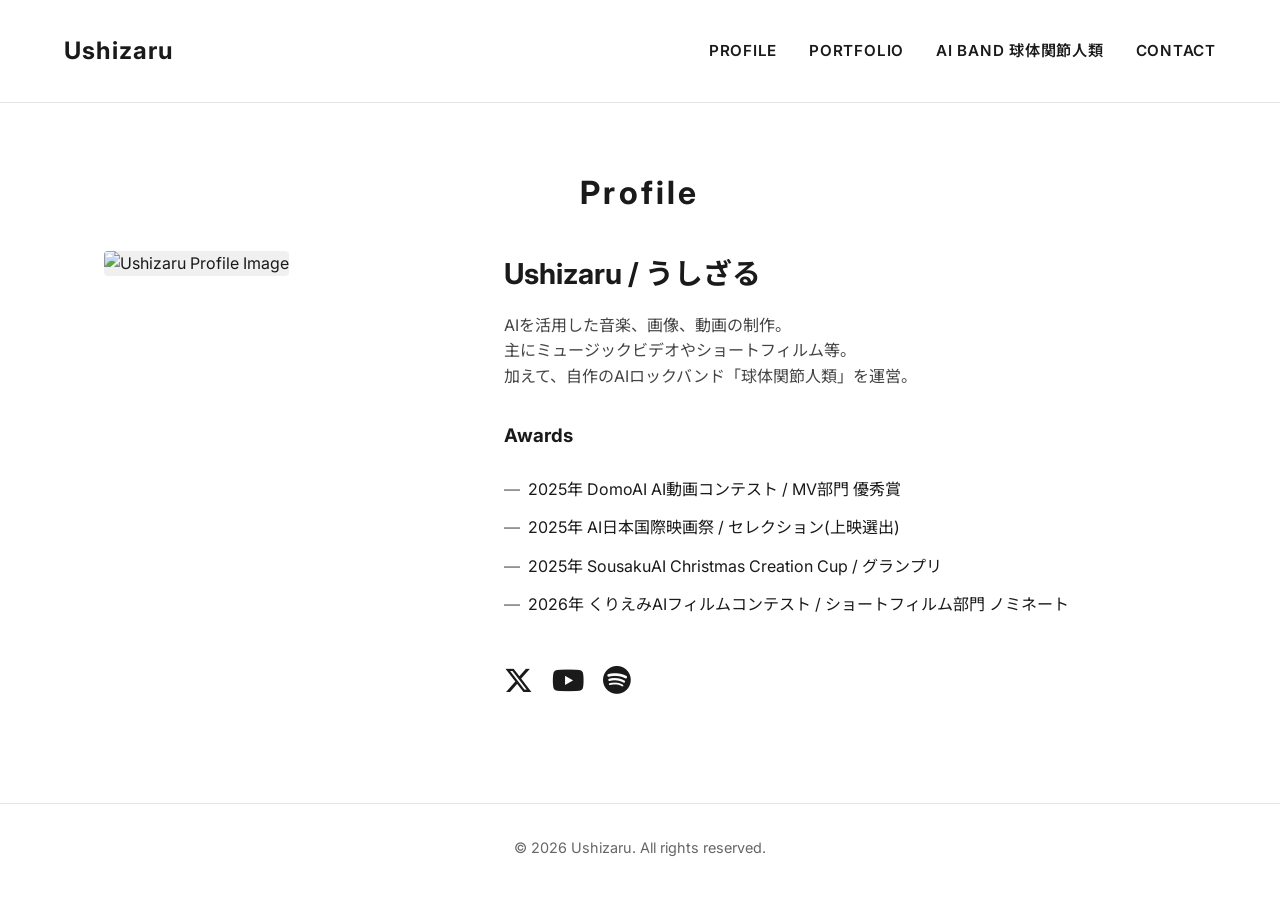
==== index.html @ 31176bd6 "Add files via upload" ====
<!DOCTYPE html>
<html lang="ja">

<head>
    <meta charset="UTF-8">
    <meta name="viewport" content="width=device-width, initial-scale=1.0">
    <title>Ushizaru | Profile</title>
    <link rel="stylesheet" href="css/style.css">
    <!-- FontAwesome for icons -->
    <link rel="stylesheet" href="https://cdnjs.cloudflare.com/ajax/libs/font-awesome/6.5.2/css/all.min.css">
</head>

<body>
    <header>
        <div class="logo">
            <a href="index.html">Ushizaru</a>
        </div>
        <div class="hamburger">
            <span></span>
            <span></span>
            <span></span>
        </div>
        <nav>
            <ul class="nav-menu">
                <li><a href="index.html">Profile</a></li>
                <li><a href="works.html">Portfolio</a></li>
                <li><a href="band.html">AI BAND 球体関節人類</a></li>
                <li><a href="contact.html">Contact</a></li>
            </ul>
        </nav>
    </header>

    <main>
        <h1 class="section-title">Profile</h1>

        <section class="profile-section">
            <div class="profile-image">
                <!-- プロフィール画像のパスをここに入れてね (例: src="img/profile.jpg") -->
                <img src="img/profile.jpg" alt="Ushizaru Profile Image">
            </div>

            <div class="profile-info">
                <h2 class="profile-name">Ushizaru / うしざる</h2>
                <div class="profile-bio">
                    <p>AIを活用した音楽、画像、動画の制作。</p>
                    <p>主にミュージックビデオやショートフィルム等。</p>
                    <p>加えて、自作のAIロックバンド「球体関節人類」を運営。</p>
                </div>

                <h3>Awards</h3>
                <br>
                <ul class="achievement-list">
                    <li>2025年 DomoAI AI動画コンテスト / MV部門 優秀賞</li>
                    <li>2025年 AI日本国際映画祭 / セレクション(上映選出)</li>
                    <li>2025年 SousakuAI Christmas Creation Cup / グランプリ</li>
                    <li>2026年 くりえみAIフィルムコンテスト / ショートフィルム部門 ノミネート</li><!-- 実績をここに追加していってね -->
                </ul>
                
                <div class="sns-icons" style="margin-top: 2.5rem; display: flex; gap: 1.2rem; font-size: 1.8rem;">
                    <a href="https://x.com/Ushizaru_LAB" target="_blank" aria-label="X (Twitter)"><i class="fa-brands fa-x-twitter"></i></a>
                    <a href="https://www.youtube.com/@Ushizaru-il2sw" target="_blank" aria-label="YouTube"><i class="fa-brands fa-youtube"></i></a>
                    <a href="https://open.spotify.com/intl-ja/artist/2ifVx0sPyt5TJjevCij7D5" target="_blank" aria-label="Spotify"><i class="fa-brands fa-spotify"></i></a>
                </div>
            </div>
        </section>
    </main>

    <footer>
        <p>&copy; 2026 Ushizaru. All rights reserved.</p>
    </footer>

    <script src="js/main.js"></script>
</body>

</html>
---- css/style.css ----
@import url('https://fonts.googleapis.com/css2?family=Inter:wght@400;600&family=Noto+Sans+JP:wght@400;700&display=swap');

:root {
  --bg-color: #ffffff;
  --text-color: #1a1a1a;
  --accent-color: #000000;
  --border-color: #e5e5e5;
  --hover-color: #666666;
}

* {
  margin: 0;
  padding: 0;
  box-sizing: border-box;
}

body {
  font-family: 'Inter', 'Noto Sans JP', sans-serif;
  background-color: var(--bg-color);
  color: var(--text-color);
  line-height: 1.6;
  font-size: 16px;
}

a {
  color: var(--text-color);
  text-decoration: none;
  transition: color 0.3s ease;
}

a:hover {
  color: var(--hover-color);
}

/* Header & Navigation */
header {
  padding: 2rem 5%;
  display: flex;
  justify-content: space-between;
  align-items: center;
  border-bottom: 1px solid var(--border-color);
  background-color: var(--bg-color);
  position: sticky;
  top: 0;
  z-index: 100;
}

.logo a {
  font-size: 1.5rem;
  font-weight: 700;
  letter-spacing: 0.05em;
}

.nav-menu {
  display: flex;
  list-style: none;
  gap: 2rem;
}

.nav-menu li a {
  font-weight: 600;
  font-size: 0.95rem;
  text-transform: uppercase;
  letter-spacing: 0.05em;
}

/* Hamburger Menu (Mobile) */
.hamburger {
  display: none;
  cursor: pointer;
  flex-direction: column;
  gap: 5px;
}

.hamburger span {
  display: block;
  width: 25px;
  height: 2px;
  background-color: var(--text-color);
  transition: all 0.3s ease;
}

/* Main Content */
main {
  padding: 4rem 5%;
  max-width: 1200px;
  margin: 0 auto;
  min-height: calc(100vh - 200px);
}

.section-title {
  font-size: 2rem;
  margin-bottom: 2rem;
  text-align: center;
  font-weight: 700;
  letter-spacing: 0.1em;
}

/* Profile Section */
.profile-section {
  display: flex;
  gap: 4rem;
  align-items: flex-start;
  margin-top: 2rem;
}

.profile-image {
  flex: 1;
  max-width: 400px;
}

.profile-image img {
  width: 100%;
  height: auto;
  aspect-ratio: 1/1;
  object-fit: cover;
  background-color: #f0f0f0;
  border-radius: 4px;
}

.profile-info {
  flex: 2;
}

.profile-name {
  font-size: 1.8rem;
  margin-bottom: 1rem;
}

.profile-bio {
  margin-bottom: 2rem;
  color: #444;
}

.achievement-list {
  list-style: none;
}

.achievement-list li {
  margin-bottom: 0.8rem;
  padding-left: 1.5rem;
  position: relative;
}

.achievement-list li::before {
  content: "—";
  position: absolute;
  left: 0;
  color: var(--hover-color);
}

/* Works Gallery */
.works-grid {
  display: grid;
  grid-template-columns: repeat(auto-fill, minmax(300px, 1fr));
  gap: 2rem;
  margin-top: 2rem;
}

.work-item {
  border: 1px solid var(--border-color);
  padding: 1rem;
  border-radius: 4px;
  transition: transform 0.3s ease;
}

.work-item:hover {
  transform: translateY(-5px);
}

.work-placeholder {
  width: 100%;
  aspect-ratio: 16/9;
  background-color: #f0f0f0;
  display: flex;
  align-items: center;
  justify-content: center;
  color: #999;
  margin-bottom: 1rem;
  border-radius: 2px;
}

.work-title {
  font-size: 1.2rem;
  margin-bottom: 0.5rem;
}

.work-desc {
  font-size: 0.9rem;
  color: #666;
}

/* Band Section */
.band-hero {
  text-align: center;
  margin-bottom: 4rem;
}

.band-image {
  width: 100%;
  max-width: 800px;
  aspect-ratio: 21/9;
  background-color: #f0f0f0;
  margin: 0 auto 2rem;
  display: flex;
  align-items: center;
  justify-content: center;
  color: #999;
  border-radius: 4px;
}

.band-concept {
  max-width: 800px;
  margin: 0 auto 3rem;
  text-align: center;
}

/* Contact Form */
.contact-container {
  max-width: 600px;
  margin: 0 auto;
}

.sns-links {
  display: flex;
  justify-content: center;
  gap: 1.5rem;
  margin-bottom: 3rem;
}

.sns-links a {
  font-size: 1.1rem;
  padding: 0.5rem 1rem;
  border: 1px solid var(--border-color);
  border-radius: 4px;
}

.sns-links a:hover {
  background-color: var(--accent-color);
  color: var(--bg-color);
}

.form-group {
  margin-bottom: 1.5rem;
}

.form-group label {
  display: block;
  margin-bottom: 0.5rem;
  font-weight: 600;
}

.form-group input,
.form-group textarea {
  width: 100%;
  padding: 0.8rem;
  border: 1px solid var(--border-color);
  border-radius: 4px;
  font-family: inherit;
  font-size: 1rem;
}

.form-group textarea {
  resize: vertical;
  min-height: 150px;
}

.submit-btn {
  background-color: var(--accent-color);
  color: var(--bg-color);
  border: none;
  padding: 1rem 2rem;
  font-size: 1rem;
  font-weight: 600;
  cursor: pointer;
  border-radius: 4px;
  width: 100%;
  transition: background-color 0.3s ease;
}

.submit-btn:hover {
  background-color: var(--hover-color);
}

/* YouTube Thumbnail & Modal */
.youtube-thumbnail {
  position: relative;
  width: 100%;
  padding-top: 56.25%; /* 16:9 Aspect Ratio */
  background-color: #000;
  cursor: pointer;
  border-radius: 4px;
  overflow: hidden;
  margin-bottom: 1rem;
}

.youtube-thumbnail img {
  position: absolute;
  top: 0;
  left: 0;
  width: 100%;
  height: 100%;
  object-fit: cover;
  opacity: 0.7;
  transition: opacity 0.3s ease;
}

.youtube-thumbnail:hover img {
  opacity: 1;
}

/* Play Icon Overlay */
.youtube-thumbnail::after {
  content: '\f144'; /* FontAwesome play-circle icon */
  font-family: 'Font Awesome 6 Free';
  font-weight: 900;
  position: absolute;
  top: 50%;
  left: 50%;
  transform: translate(-50%, -50%);
  font-size: 4rem;
  color: rgba(255, 255, 255, 0.9);
  transition: color 0.3s ease;
  pointer-events: none; /* Prevents icon from blocking clicks */
}

.youtube-thumbnail:hover::after {
  color: #ff0000; /* YouTube Red on hover */
}

/* Video Modal */
.video-modal {
  display: none; /* Hidden by default */
  position: fixed;
  top: 0;
  left: 0;
  width: 100vw;
  height: 100vh;
  background-color: rgba(0, 0, 0, 0.9); /* Dark background */
  z-index: 1000;
  justify-content: center;
  align-items: center;
}

.video-modal.active {
  display: flex; /* Show when active */
}

.video-modal-content {
  position: relative;
  width: 90%;
  max-width: 1000px;
  aspect-ratio: 16/9;
  background-color: #000;
  border-radius: 8px;
  box-shadow: 0 10px 30px rgba(0,0,0,0.5);
}

.video-modal-content iframe {
  width: 100%;
  height: 100%;
  border-radius: 8px;
}

.video-modal-close {
  position: absolute;
  top: -40px;
  right: 0;
  color: #fff;
  font-size: 2rem;
  cursor: pointer;
  background: none;
  border: none;
}

.video-modal-close:hover {
  color: #ccc;
}

/* Footer */
footer {
  text-align: center;
  padding: 2rem;
  border-top: 1px solid var(--border-color);
  font-size: 0.9rem;
  color: #666;
}

/* Responsive Design */
@media screen and (max-width: 768px) {
  .hamburger {
    display: flex;
  }

  .nav-menu {
    position: fixed;
    top: 0;
    right: -100%;
    width: 250px;
    height: 100vh;
    background-color: var(--bg-color);
    flex-direction: column;
    padding: 80px 2rem 2rem;
    border-left: 1px solid var(--border-color);
    transition: right 0.3s ease;
  }

  .nav-menu.active {
    right: 0;
  }

  .hamburger.active span:nth-child(1) {
    transform: translateY(7px) rotate(45deg);
  }

  .hamburger.active span:nth-child(2) {
    opacity: 0;
  }

  .hamburger.active span:nth-child(3) {
    transform: translateY(-7px) rotate(-45deg);
  }

  .profile-section {
    flex-direction: column;
    gap: 2rem;
  }
  
  .profile-image {
    max-width: 100%;
  }
}
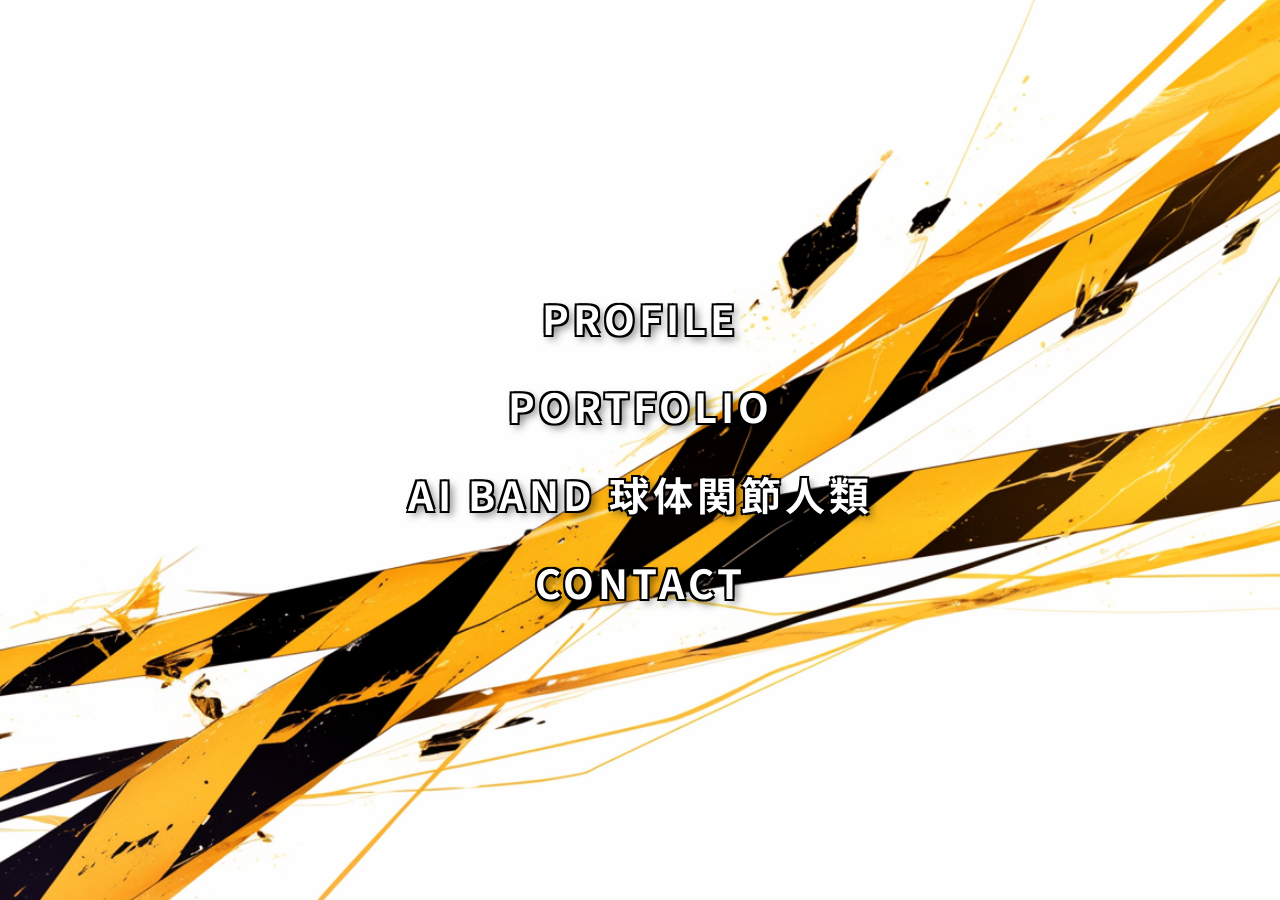
==== commit 8b1765d8: "Add files via upload" ====
--- a/index.html
+++ b/index.html
@@ -1,75 +1,62 @@
 <!DOCTYPE html>
 <html lang="ja">
-
 <head>
     <meta charset="UTF-8">
     <meta name="viewport" content="width=device-width, initial-scale=1.0">
-    <title>Ushizaru | Profile</title>
+    <title>Ushizaru | Top</title>
     <link rel="stylesheet" href="css/style.css">
-    <!-- FontAwesome for icons -->
-    <link rel="stylesheet" href="https://cdnjs.cloudflare.com/ajax/libs/font-awesome/6.5.2/css/all.min.css">
+    <style>
+        body {
+            background-image: url('img/top.png');
+            background-size: cover;
+            background-position: center;
+            background-repeat: no-repeat;
+            margin: 0;
+            padding: 0;
+            overflow: hidden;
+        }
+        .top-container {
+            display: flex;
+            flex-direction: column;
+            justify-content: center;
+            align-items: center;
+            height: 100vh;
+            gap: 1.5rem;
+        }
+        .top-link {
+            font-size: 2.5rem;
+            font-weight: bold;
+            color: #ffffff;
+            text-decoration: none;
+            letter-spacing: 0.1em;
+            transition: color 0.3s, transform 0.3s;
+            text-shadow: 
+                2px 2px 0 #000,
+                -2px 2px 0 #000,
+                2px -2px 0 #000,
+                -2px -2px 0 #000,
+                4px 4px 8px rgba(0,0,0,0.6);
+        }
+        .top-link:hover {
+            color: #ffcc00;
+            transform: scale(1.05);
+        }
+        
+        /* スマホ向けの調整 */
+        @media (max-width: 768px) {
+            .top-link {
+                font-size: 1.8rem;
+                gap: 2.5rem;
+            }
+        }
+    </style>
 </head>
-
 <body>
-    <header>
-        <div class="logo">
-            <a href="index.html">Ushizaru</a>
-        </div>
-        <div class="hamburger">
-            <span></span>
-            <span></span>
-            <span></span>
-        </div>
-        <nav>
-            <ul class="nav-menu">
-                <li><a href="index.html">Profile</a></li>
-                <li><a href="works.html">Portfolio</a></li>
-                <li><a href="band.html">AI BAND 球体関節人類</a></li>
-                <li><a href="contact.html">Contact</a></li>
-            </ul>
-        </nav>
-    </header>
-
-    <main>
-        <h1 class="section-title">Profile</h1>
-
-        <section class="profile-section">
-            <div class="profile-image">
-                <!-- プロフィール画像のパスをここに入れてね (例: src="img/profile.jpg") -->
-                <img src="img/profile.jpg" alt="Ushizaru Profile Image">
-            </div>
-
-            <div class="profile-info">
-                <h2 class="profile-name">Ushizaru / うしざる</h2>
-                <div class="profile-bio">
-                    <p>AIを活用した音楽、画像、動画の制作。</p>
-                    <p>主にミュージックビデオやショートフィルム等。</p>
-                    <p>加えて、自作のAIロックバンド「球体関節人類」を運営。</p>
-                </div>
-
-                <h3>Awards</h3>
-                <br>
-                <ul class="achievement-list">
-                    <li>2025年 DomoAI AI動画コンテスト / MV部門 優秀賞</li>
-                    <li>2025年 AI日本国際映画祭 / セレクション(上映選出)</li>
-                    <li>2025年 SousakuAI Christmas Creation Cup / グランプリ</li>
-                    <li>2026年 くりえみAIフィルムコンテスト / ショートフィルム部門 ノミネート</li><!-- 実績をここに追加していってね -->
-                </ul>
-                
-                <div class="sns-icons" style="margin-top: 2.5rem; display: flex; gap: 1.2rem; font-size: 1.8rem;">
-                    <a href="https://x.com/Ushizaru_LAB" target="_blank" aria-label="X (Twitter)"><i class="fa-brands fa-x-twitter"></i></a>
-                    <a href="https://www.youtube.com/@Ushizaru-il2sw" target="_blank" aria-label="YouTube"><i class="fa-brands fa-youtube"></i></a>
-                    <a href="https://open.spotify.com/intl-ja/artist/2ifVx0sPyt5TJjevCij7D5" target="_blank" aria-label="Spotify"><i class="fa-brands fa-spotify"></i></a>
-                </div>
-            </div>
-        </section>
-    </main>
-
-    <footer>
-        <p>&copy; 2026 Ushizaru. All rights reserved.</p>
-    </footer>
-
-    <script src="js/main.js"></script>
+    <div class="top-container">
+        <a href="profile.html" class="top-link">PROFILE</a>
+        <a href="works.html" class="top-link">PORTFOLIO</a>
+        <a href="band.html" class="top-link">AI BAND 球体関節人類</a>
+        <a href="contact.html" class="top-link">CONTACT</a>
+    </div>
 </body>
-
 </html>
--- a/css/style.css
+++ b/css/style.css
@@ -1,4 +1,4 @@
-@import url('https://fonts.googleapis.com/css2?family=Inter:wght@400;600&family=Noto+Sans+JP:wght@400;700&display=swap');
+@import url('https://fonts.googleapis.com/css2?family=Inter:wght@400;600&family=Noto+Sans+JP:wght@400;500;700&display=swap');
 
 :root {
   --bg-color: #ffffff;
@@ -15,11 +15,12 @@
 }
 
 body {
-  font-family: 'Inter', 'Noto Sans JP', sans-serif;
+  font-family: "Yu Gothic Medium", "游ゴシック Medium", YuGothic, "游ゴシック体", "Noto Sans JP", sans-serif;
   background-color: var(--bg-color);
   color: var(--text-color);
   line-height: 1.6;
   font-size: 16px;
+  letter-spacing: 0.05em;
 }
 
 a {
@@ -152,7 +153,7 @@
 /* Works Gallery */
 .works-grid {
   display: grid;
-  grid-template-columns: repeat(auto-fill, minmax(300px, 1fr));
+  grid-template-columns: repeat(auto-fill, minmax(380px, 1fr));
   gap: 2rem;
   margin-top: 2rem;
 }
@@ -162,6 +163,23 @@
   padding: 1rem;
   border-radius: 4px;
   transition: transform 0.3s ease;
+  position: relative;
+}
+
+.latest-badge {
+  position: absolute;
+  top: 1rem;
+  left: 1rem;
+  background-color: #e60012;
+  color: #fff;
+  padding: 0.3rem 0.8rem;
+  font-size: 0.8rem;
+  font-weight: bold;
+  border-radius: 4px 0 8px 0;
+  z-index: 10;
+  pointer-events: none;
+  letter-spacing: 1px;
+  box-shadow: 2px 2px 5px rgba(0,0,0,0.3);
 }
 
 .work-item:hover {
@@ -386,10 +404,82 @@
   color: #666;
 }
 
+/* Works Tabs */
+.works-tabs {
+  display: flex;
+  justify-content: center;
+  gap: 1rem;
+  margin-bottom: 3rem;
+}
+
+.tab-btn {
+  padding: 0.8rem 2rem;
+  font-size: 1rem;
+  font-weight: 600;
+  background-color: var(--bg-color);
+  color: var(--text-color);
+  border: 2px solid var(--text-color);
+  border-radius: 30px;
+  cursor: pointer;
+  transition: all 0.3s ease;
+}
+
+.tab-btn:hover {
+  background-color: var(--hover-color);
+  color: var(--bg-color);
+  border-color: var(--hover-color);
+}
+
+.tab-btn.active {
+  background-color: var(--text-color);
+  color: var(--bg-color);
+}
+
+.tab-content {
+  display: none;
+}
+
+.tab-content.active {
+  display: block;
+  animation: fadeIn 0.5s ease;
+}
+
+@keyframes fadeIn {
+  from { opacity: 0; transform: translateY(10px); }
+  to { opacity: 1; transform: translateY(0); }
+}
+
+/* Band Members Grid */
+.members-grid {
+  display: grid;
+  grid-template-columns: repeat(4, 1fr);
+  gap: 1.5rem;
+  max-width: 1000px;
+  margin: 0 auto;
+}
+
+.member-card {
+  text-align: center;
+}
+
+.member-image {
+  width: 100%;
+  aspect-ratio: 2/3;
+  object-fit: cover;
+  border-radius: 8px;
+  margin-bottom: 0.8rem;
+  background-color: #f0f0f0;
+}
+
 /* Responsive Design */
 @media screen and (max-width: 768px) {
   .hamburger {
     display: flex;
+  }
+
+  .members-grid {
+    grid-template-columns: repeat(2, 1fr);
+    gap: 1rem;
   }
 
   .nav-menu {
